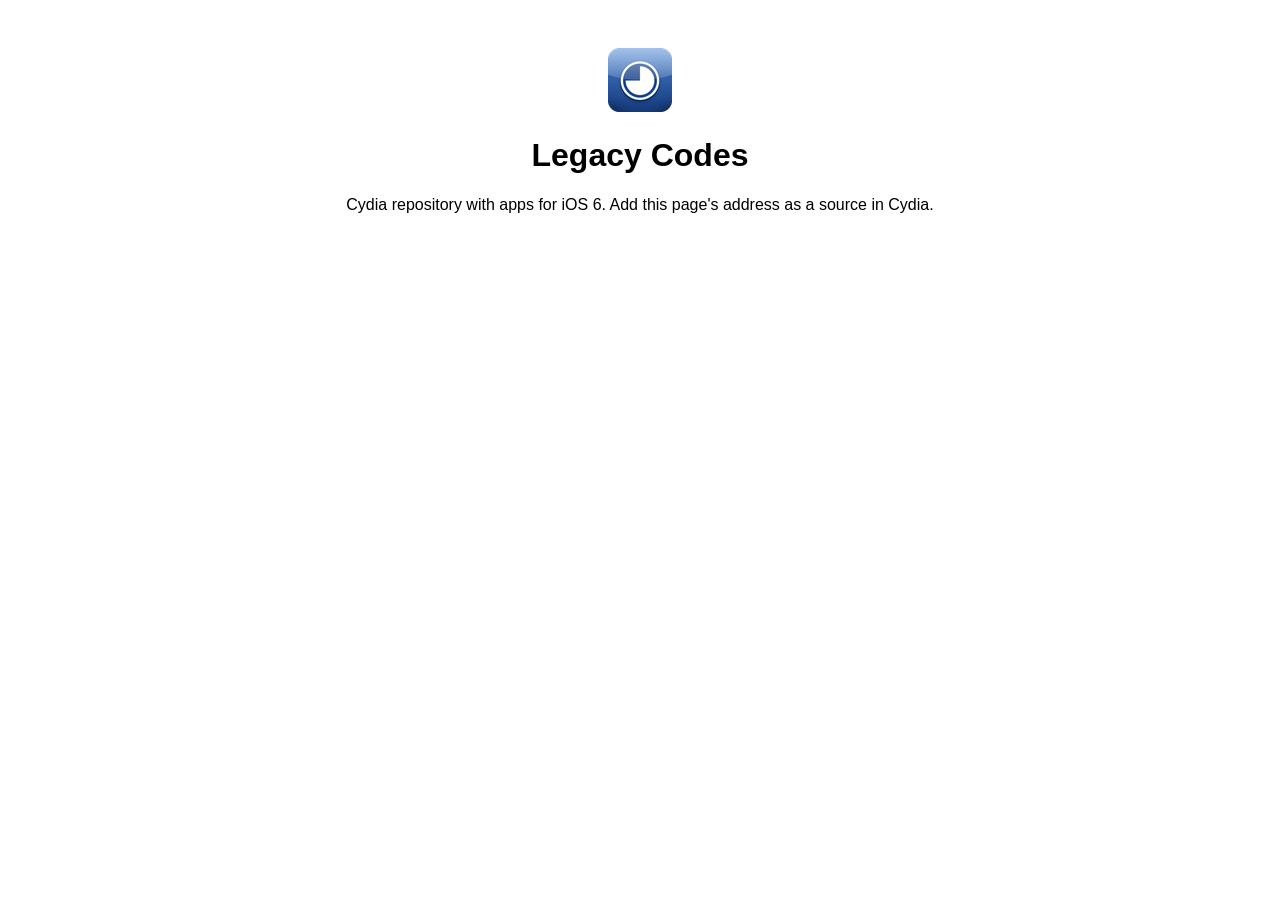
==== index.html @ ff1478db "Add Cydia repository with Codes 1.2.1 Co-Authored-By: Claude Opus 5.5 <noreply@anthropic.com> Claude" ====
<!DOCTYPE html><html><head><meta charset="utf-8">
<meta name="viewport" content="width=device-width"><title>Legacy Codes</title></head>
<body style="font-family:Helvetica,Arial,sans-serif;text-align:center;padding:40px 20px">
<img src="CydiaIcon.png" width="64" height="64" alt=""><h1>Legacy Codes</h1>
<p>Cydia repository with apps for iOS 6. Add this page's address as a source in Cydia.</p>
</body></html>
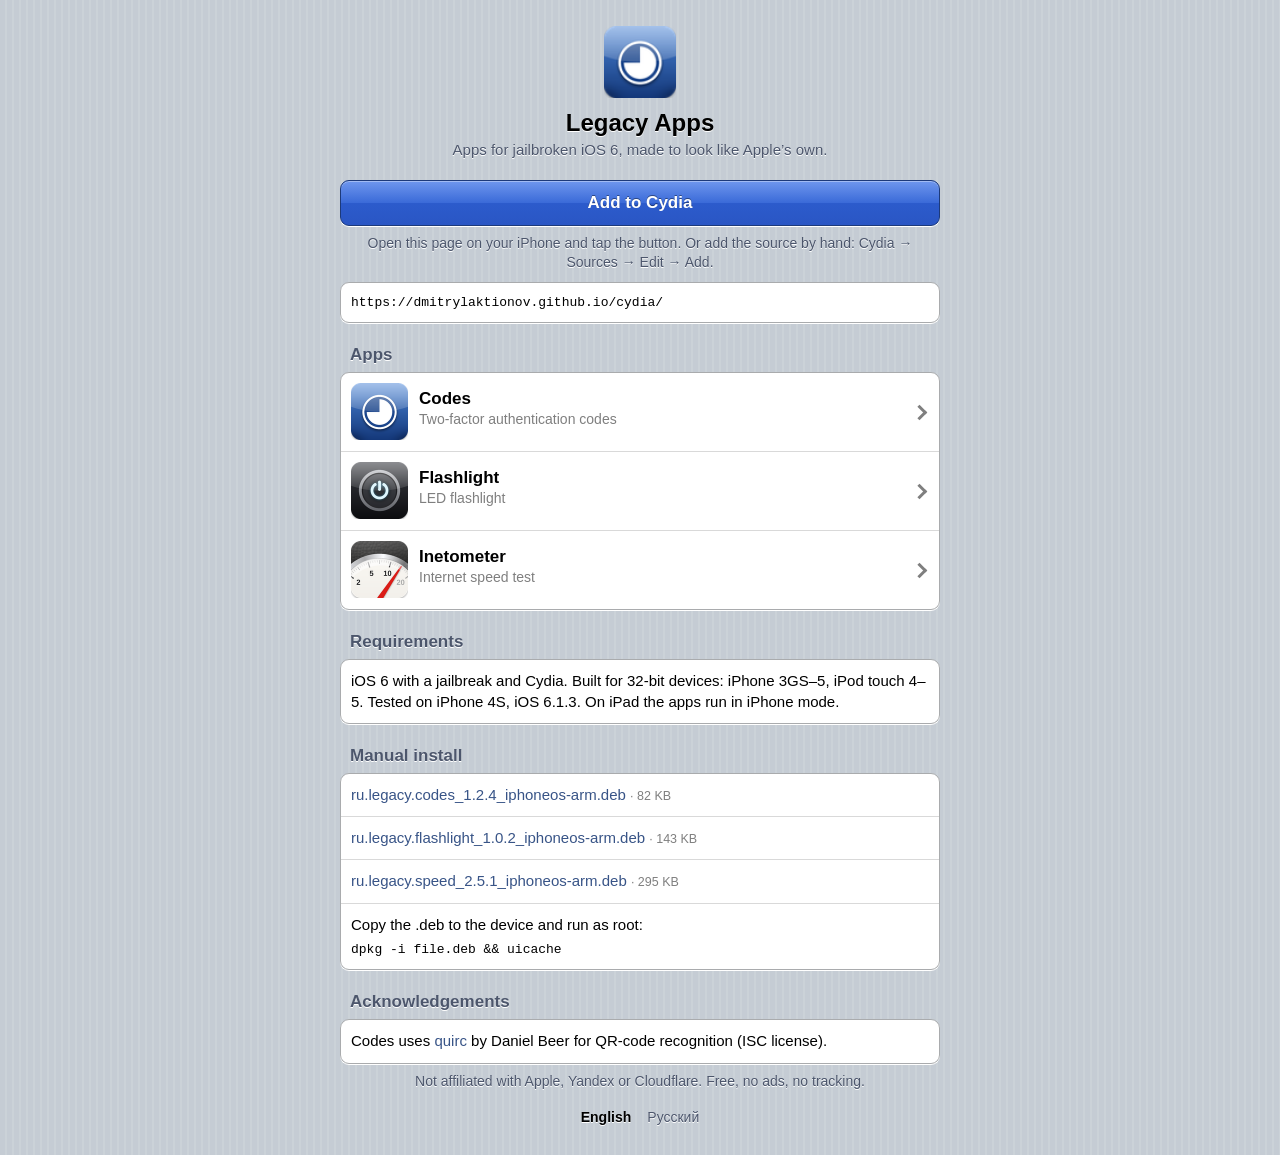
==== commit 3cfb632d: "Legacy Apps: public landing page, Cydia depictions, quirc acknowledgements Codes 1.2.4, Flashlight 1" ====
--- a/index.html
+++ b/index.html
@@ -1,6 +1,39 @@
-<!DOCTYPE html><html><head><meta charset="utf-8">
-<meta name="viewport" content="width=device-width"><title>Legacy Codes</title></head>
-<body style="font-family:Helvetica,Arial,sans-serif;text-align:center;padding:40px 20px">
-<img src="CydiaIcon.png" width="64" height="64" alt=""><h1>Legacy Codes</h1>
-<p>Cydia repository with apps for iOS 6. Add this page's address as a source in Cydia.</p>
-</body></html>
+<!DOCTYPE html>
+<html class="en"><head><meta charset="utf-8">
+<meta name="viewport" content="width=device-width,initial-scale=1">
+<title>Legacy Apps — Cydia repository for iOS 6</title><link rel="stylesheet" href="style.css"><script>
+(function(){var l;try{l=localStorage.getItem('lang')}catch(x){}
+if(!l){l=(navigator.language||navigator.userLanguage||'en').toLowerCase().indexOf('ru')==0?'ru':'en'}
+document.documentElement.className=l;
+window.setLang=function(v){try{localStorage.setItem('lang',v)}catch(x){}document.documentElement.className=v;return false};})();
+</script></head>
+<body><div class="wrap">
+
+<div class="hero"><img src="CydiaIcon.png" alt=""><h1>Legacy Apps</h1>
+<p><span class="t-en">Apps for jailbroken iOS 6, made to look like Apple’s own.</span><span class="t-ru">Приложения для iOS 6 с джейлбрейком — в стиле родных приложений Apple.</span></p></div>
+
+<a class="btn" href="cydia://url/https://cydia.saurik.com/api/share#?source=https://dmitrylaktionov.github.io/cydia/"><span class="t-en">Add to Cydia</span><span class="t-ru">Добавить в Cydia</span></a>
+<p class="foot"><span class="t-en">Open this page on your iPhone and tap the button. Or add the source by hand: Cydia → Sources → Edit → Add.</span><span class="t-ru">Откройте эту страницу на iPhone и нажмите кнопку. Или добавьте источник вручную: Cydia → Sources → Edit → Add.</span></p>
+<div class="group" style="margin-top:10px"><div class="row src">https://dmitrylaktionov.github.io/cydia/</div></div>
+
+<h2><span class="t-en">Apps</span><span class="t-ru">Приложения</span></h2>
+<div class="group"><a class="app" href="depictions/ru.legacy.codes/"><img src="icons/ru.legacy.codes.png" alt=""><b><span class="t-en">Codes</span><span class="t-ru">Коды</span></b><small><span class="t-en">Two-factor authentication codes</span><span class="t-ru">Коды двухфакторной аутентификации</span></small></a><a class="app" href="depictions/ru.legacy.flashlight/"><img src="icons/ru.legacy.flashlight.png" alt=""><b><span class="t-en">Flashlight</span><span class="t-ru">Фонарик</span></b><small><span class="t-en">LED flashlight</span><span class="t-ru">Светодиодный фонарик</span></small></a><a class="app" href="depictions/ru.legacy.speed/"><img src="icons/ru.legacy.speed.png" alt=""><b><span class="t-en">Inetometer</span><span class="t-ru">Инетометр</span></b><small><span class="t-en">Internet speed test</span><span class="t-ru">Измерение скорости интернета</span></small></a></div>
+
+<h2><span class="t-en">Requirements</span><span class="t-ru">Требования</span></h2>
+<div class="group"><div class="row">
+<div class="t-en">iOS 6 with a jailbreak and Cydia. Built for 32-bit devices: iPhone 3GS–5, iPod touch 4–5. Tested on iPhone 4S, iOS 6.1.3. On iPad the apps run in iPhone mode.</div><div class="t-ru">iOS 6 с джейлбрейком и Cydia. Собрано для 32-битных устройств: iPhone 3GS–5, iPod touch 4–5. Проверено на iPhone 4S, iOS 6.1.3. На iPad приложения запускаются в режиме iPhone.</div>
+</div></div>
+
+<h2><span class="t-en">Manual install</span><span class="t-ru">Установка вручную</span></h2>
+<div class="group"><div class="row dl"><a href="debs/ru.legacy.codes_1.2.4_iphoneos-arm.deb">ru.legacy.codes_1.2.4_iphoneos-arm.deb</a> <small>· 82 KB</small></div><div class="row dl"><a href="debs/ru.legacy.flashlight_1.0.2_iphoneos-arm.deb">ru.legacy.flashlight_1.0.2_iphoneos-arm.deb</a> <small>· 143 KB</small></div><div class="row dl"><a href="debs/ru.legacy.speed_2.5.1_iphoneos-arm.deb">ru.legacy.speed_2.5.1_iphoneos-arm.deb</a> <small>· 295 KB</small></div>
+<div class="row"><div class="t-en">Copy the .deb to the device and run as root:</div><div class="t-ru">Скопируйте .deb на устройство и выполните от root:</div>
+<div class="src" style="margin-top:6px">dpkg -i file.deb &amp;&amp; uicache</div></div></div>
+
+<h2><span class="t-en">Acknowledgements</span><span class="t-ru">Благодарности</span></h2>
+<div class="group"><div class="row">
+<div class="t-en">Codes uses <a href="https://github.com/dlbeer/quirc">quirc</a> by Daniel Beer for QR-code recognition (ISC license).</div><div class="t-ru">«Коды» используют библиотеку <a href="https://github.com/dlbeer/quirc">quirc</a> Дэниела Бира для распознавания QR-кодов (лицензия ISC).</div>
+</div></div>
+<p class="foot"><span class="t-en">Not affiliated with Apple, Yandex or Cloudflare. Free, no ads, no tracking.</span><span class="t-ru">Не связано с Apple, Яндексом или Cloudflare. Бесплатно, без рекламы и слежки.</span></p>
+<div class="lang"><a href="#" class="l-en" onclick="return setLang('en')">English</a><a href="#" class="l-ru" onclick="return setLang('ru')">Русский</a></div>
+
+</div></body></html>
--- a/style.css
+++ b/style.css
@@ -0,0 +1,44 @@
+*{margin:0;padding:0}
+html{-webkit-text-size-adjust:100%}
+body{font-family:"Helvetica Neue",Helvetica,Arial,sans-serif;font-size:15px;color:#000;
+ background:#c5ccd4;
+ background-image:-webkit-repeating-linear-gradient(left,#c5ccd4 0,#c5ccd4 5px,#cbd2d8 5px,#cbd2d8 7px);
+ background-image:repeating-linear-gradient(90deg,#c5ccd4 0,#c5ccd4 5px,#cbd2d8 5px,#cbd2d8 7px);
+ padding:0 0 30px}
+.en .t-ru,.ru .t-en{display:none}
+.wrap{max-width:600px;margin:0 auto;padding:0 10px}
+h2{font-size:17px;color:#4c566c;text-shadow:0 1px 0 #fff;margin:22px 10px 7px}
+.group{background:#fff;border:1px solid #a9abad;border-radius:9px;box-shadow:0 1px 0 #fff;overflow:hidden}
+.row{padding:11px 10px;border-top:1px solid #d9d9d9;line-height:1.35}
+.row:first-child{border-top:0}
+.foot{font-size:14px;color:#4c566c;text-shadow:0 1px 0 #fff;text-align:center;margin:8px 15px 0;line-height:1.35}
+a{color:#385487;text-decoration:none}
+.app{display:block;color:#000;position:relative;padding:10px 30px 10px 78px;min-height:58px;border-top:1px solid #d9d9d9}
+.app:first-child{border-top:0}
+.app img{position:absolute;left:10px;top:10px;width:57px;height:57px}
+.app b{display:block;font-size:17px;margin-top:6px}
+.app small{display:block;color:#7f7f7f;font-size:14px;margin-top:2px}
+.app:after{content:"";position:absolute;right:14px;top:50%;margin-top:-5px;width:8px;height:8px;
+ border:solid #7f7f7f;border-width:3px 3px 0 0;-webkit-transform:rotate(45deg);transform:rotate(45deg)}
+.hero{text-align:center;padding:26px 0 4px}
+.hero img{width:72px;height:72px}
+.hero h1{font-size:24px;text-shadow:0 1px 0 #fff;margin-top:8px}
+.hero p{color:#4c566c;text-shadow:0 1px 0 #fff;margin-top:4px}
+.btn{display:block;text-align:center;color:#fff;font-weight:bold;font-size:17px;padding:12px;
+ border:1px solid #1d3a7a;border-radius:9px;text-shadow:0 -1px 0 rgba(0,0,0,.4);
+ background:#3a6ad8;background-image:-webkit-linear-gradient(top,#6f97ee,#3a6ad8 50%,#2c5bcc 51%,#2a56c4);
+ background-image:linear-gradient(to bottom,#6f97ee,#3a6ad8 50%,#2c5bcc 51%,#2a56c4);
+ box-shadow:inset 0 1px 0 rgba(255,255,255,.35),0 1px 0 #fff;margin-top:18px}
+.src{font-family:Menlo,Courier,monospace;font-size:13px;word-break:break-all}
+.lang{text-align:center;margin-top:18px;font-size:14px}
+.lang a{color:#4c566c;text-shadow:0 1px 0 #fff;padding:0 8px}
+.ru .lang .l-ru,.en .lang .l-en{font-weight:bold;color:#000}
+ul{margin-left:18px}
+li{margin:3px 0}
+.shots{white-space:nowrap;overflow-x:auto;-webkit-overflow-scrolling:touch;padding:4px 0}
+.shots img{width:160px;height:240px;border-radius:4px;margin-right:8px;
+ box-shadow:0 1px 4px rgba(0,0,0,.35);vertical-align:top}
+.kv{overflow:hidden}
+.kv span.v{float:right;color:#385487}
+pre{white-space:pre-wrap;font-family:Menlo,Courier,monospace;font-size:11px;color:#333}
+.dl small{color:#7f7f7f}
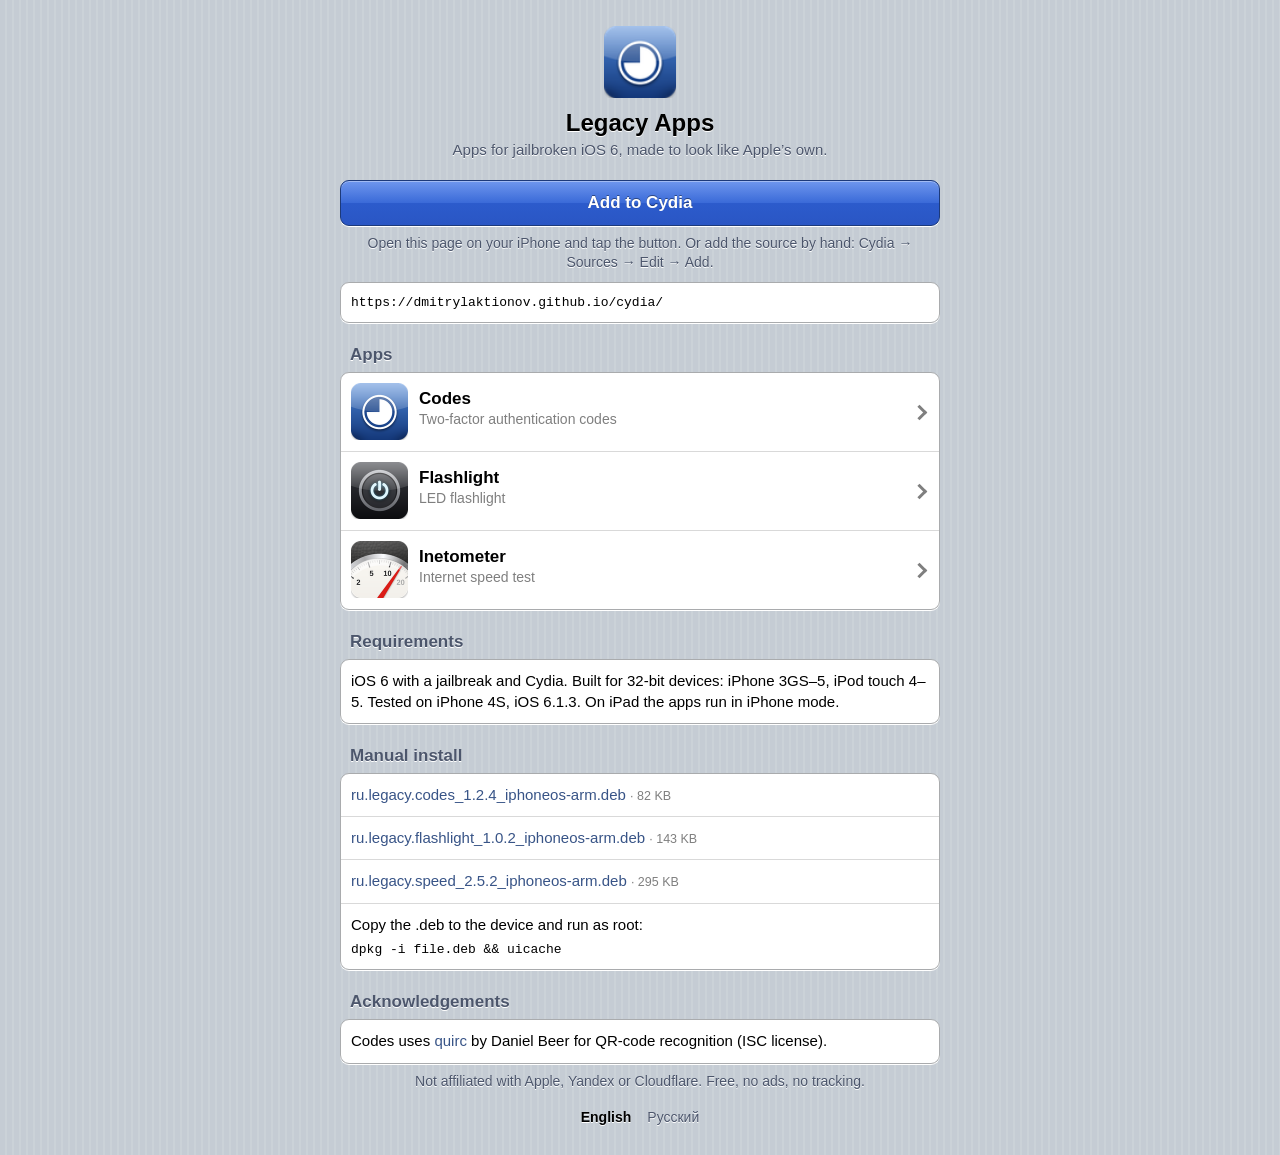
==== commit c0dd10f6: "Inetometer 2.5.2: lower the gauge on 4-inch screens Co-Authored-By: Claude Opus 5.5 <noreply@anthrop" ====
--- a/index.html
+++ b/index.html
@@ -25,7 +25,7 @@
 </div></div>
 
 <h2><span class="t-en">Manual install</span><span class="t-ru">Установка вручную</span></h2>
-<div class="group"><div class="row dl"><a href="debs/ru.legacy.codes_1.2.4_iphoneos-arm.deb">ru.legacy.codes_1.2.4_iphoneos-arm.deb</a> <small>· 82 KB</small></div><div class="row dl"><a href="debs/ru.legacy.flashlight_1.0.2_iphoneos-arm.deb">ru.legacy.flashlight_1.0.2_iphoneos-arm.deb</a> <small>· 143 KB</small></div><div class="row dl"><a href="debs/ru.legacy.speed_2.5.1_iphoneos-arm.deb">ru.legacy.speed_2.5.1_iphoneos-arm.deb</a> <small>· 295 KB</small></div>
+<div class="group"><div class="row dl"><a href="debs/ru.legacy.codes_1.2.4_iphoneos-arm.deb">ru.legacy.codes_1.2.4_iphoneos-arm.deb</a> <small>· 82 KB</small></div><div class="row dl"><a href="debs/ru.legacy.flashlight_1.0.2_iphoneos-arm.deb">ru.legacy.flashlight_1.0.2_iphoneos-arm.deb</a> <small>· 143 KB</small></div><div class="row dl"><a href="debs/ru.legacy.speed_2.5.2_iphoneos-arm.deb">ru.legacy.speed_2.5.2_iphoneos-arm.deb</a> <small>· 295 KB</small></div>
 <div class="row"><div class="t-en">Copy the .deb to the device and run as root:</div><div class="t-ru">Скопируйте .deb на устройство и выполните от root:</div>
 <div class="src" style="margin-top:6px">dpkg -i file.deb &amp;&amp; uicache</div></div></div>
 
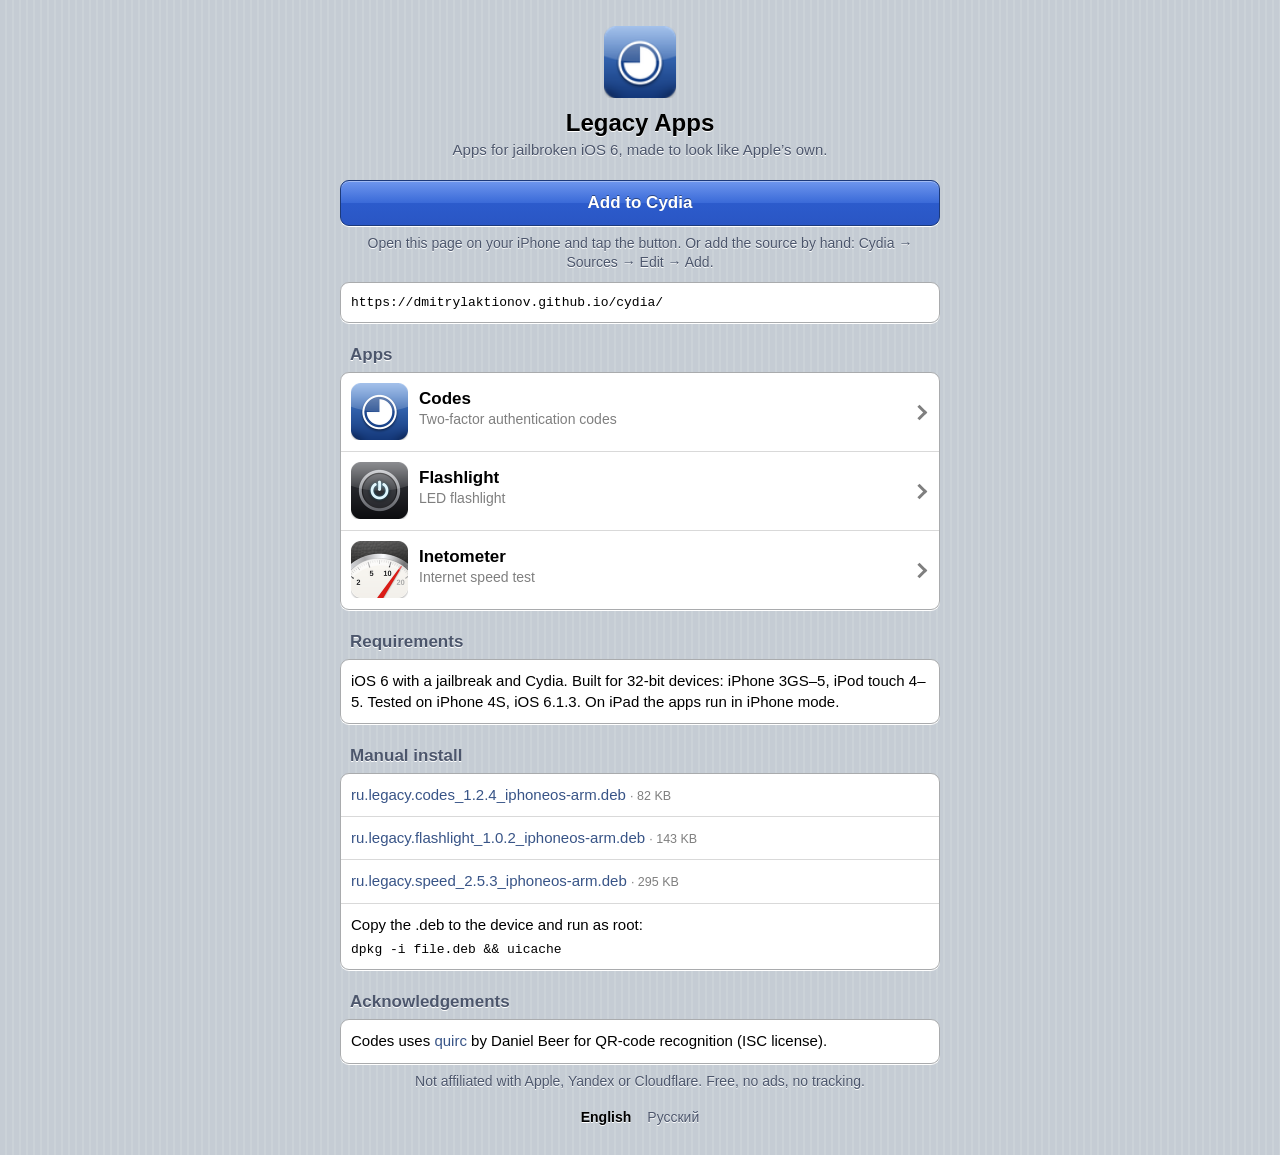
==== commit c031a929: "Inetometer 2.5.3: taller trip computer on 4-inch screens Co-Authored-By: Claude Opus 5.5 <noreply@an" ====
--- a/index.html
+++ b/index.html
@@ -25,7 +25,7 @@
 </div></div>
 
 <h2><span class="t-en">Manual install</span><span class="t-ru">Установка вручную</span></h2>
-<div class="group"><div class="row dl"><a href="debs/ru.legacy.codes_1.2.4_iphoneos-arm.deb">ru.legacy.codes_1.2.4_iphoneos-arm.deb</a> <small>· 82 KB</small></div><div class="row dl"><a href="debs/ru.legacy.flashlight_1.0.2_iphoneos-arm.deb">ru.legacy.flashlight_1.0.2_iphoneos-arm.deb</a> <small>· 143 KB</small></div><div class="row dl"><a href="debs/ru.legacy.speed_2.5.2_iphoneos-arm.deb">ru.legacy.speed_2.5.2_iphoneos-arm.deb</a> <small>· 295 KB</small></div>
+<div class="group"><div class="row dl"><a href="debs/ru.legacy.codes_1.2.4_iphoneos-arm.deb">ru.legacy.codes_1.2.4_iphoneos-arm.deb</a> <small>· 82 KB</small></div><div class="row dl"><a href="debs/ru.legacy.flashlight_1.0.2_iphoneos-arm.deb">ru.legacy.flashlight_1.0.2_iphoneos-arm.deb</a> <small>· 143 KB</small></div><div class="row dl"><a href="debs/ru.legacy.speed_2.5.3_iphoneos-arm.deb">ru.legacy.speed_2.5.3_iphoneos-arm.deb</a> <small>· 295 KB</small></div>
 <div class="row"><div class="t-en">Copy the .deb to the device and run as root:</div><div class="t-ru">Скопируйте .deb на устройство и выполните от root:</div>
 <div class="src" style="margin-top:6px">dpkg -i file.deb &amp;&amp; uicache</div></div></div>
 
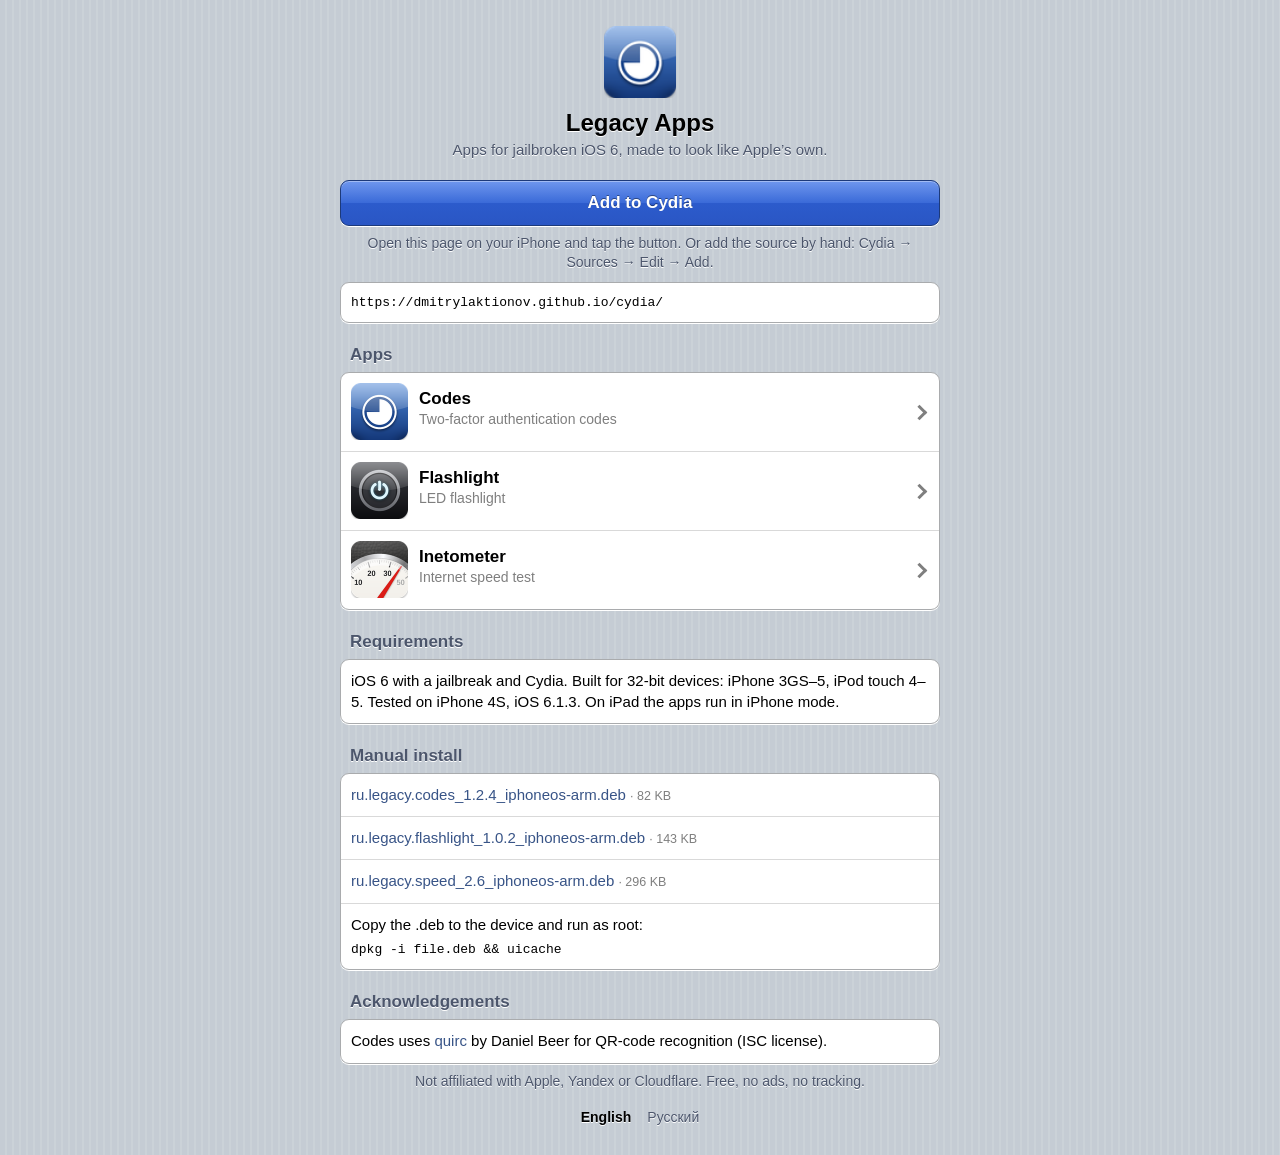
==== commit 11df4226: "Inetometer 2.6: smoother scale (0 5 10 20 30 50 75 100), icon to match Co-Authored-By: Claude Opus 5" ====
--- a/index.html
+++ b/index.html
@@ -25,7 +25,7 @@
 </div></div>
 
 <h2><span class="t-en">Manual install</span><span class="t-ru">Установка вручную</span></h2>
-<div class="group"><div class="row dl"><a href="debs/ru.legacy.codes_1.2.4_iphoneos-arm.deb">ru.legacy.codes_1.2.4_iphoneos-arm.deb</a> <small>· 82 KB</small></div><div class="row dl"><a href="debs/ru.legacy.flashlight_1.0.2_iphoneos-arm.deb">ru.legacy.flashlight_1.0.2_iphoneos-arm.deb</a> <small>· 143 KB</small></div><div class="row dl"><a href="debs/ru.legacy.speed_2.5.3_iphoneos-arm.deb">ru.legacy.speed_2.5.3_iphoneos-arm.deb</a> <small>· 295 KB</small></div>
+<div class="group"><div class="row dl"><a href="debs/ru.legacy.codes_1.2.4_iphoneos-arm.deb">ru.legacy.codes_1.2.4_iphoneos-arm.deb</a> <small>· 82 KB</small></div><div class="row dl"><a href="debs/ru.legacy.flashlight_1.0.2_iphoneos-arm.deb">ru.legacy.flashlight_1.0.2_iphoneos-arm.deb</a> <small>· 143 KB</small></div><div class="row dl"><a href="debs/ru.legacy.speed_2.6_iphoneos-arm.deb">ru.legacy.speed_2.6_iphoneos-arm.deb</a> <small>· 296 KB</small></div>
 <div class="row"><div class="t-en">Copy the .deb to the device and run as root:</div><div class="t-ru">Скопируйте .deb на устройство и выполните от root:</div>
 <div class="src" style="margin-top:6px">dpkg -i file.deb &amp;&amp; uicache</div></div></div>
 
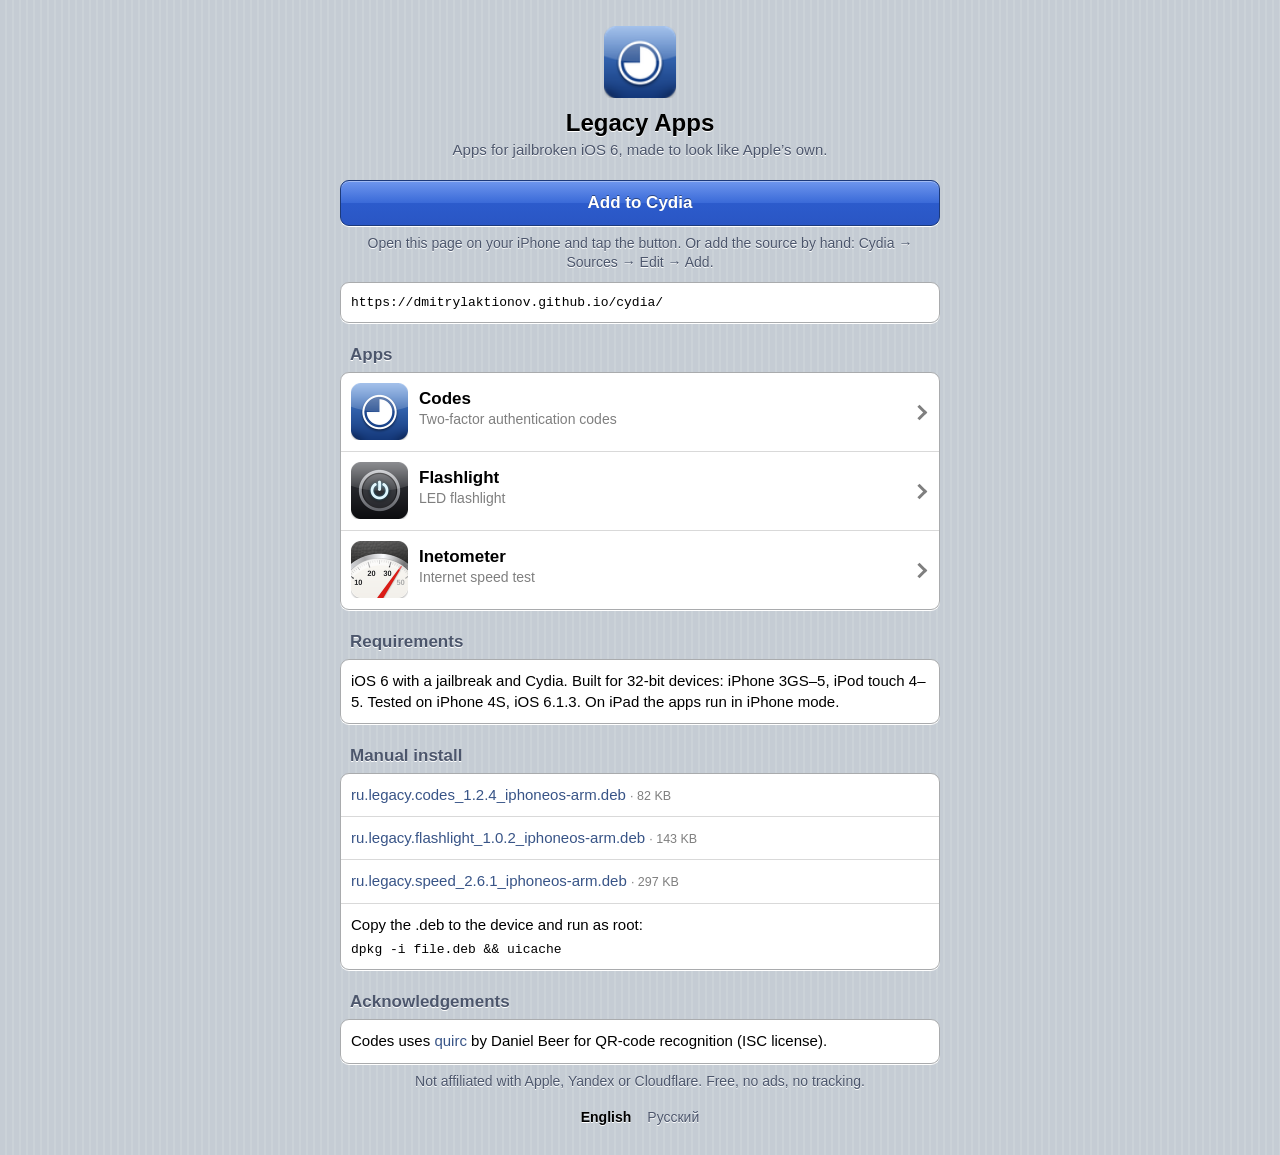
==== commit 6853ff22: "Inetometer 2.6.1: server choice shown in the dial centre Co-Authored-By: Claude Opus 5.5 <noreply@an" ====
--- a/index.html
+++ b/index.html
@@ -25,7 +25,7 @@
 </div></div>
 
 <h2><span class="t-en">Manual install</span><span class="t-ru">Установка вручную</span></h2>
-<div class="group"><div class="row dl"><a href="debs/ru.legacy.codes_1.2.4_iphoneos-arm.deb">ru.legacy.codes_1.2.4_iphoneos-arm.deb</a> <small>· 82 KB</small></div><div class="row dl"><a href="debs/ru.legacy.flashlight_1.0.2_iphoneos-arm.deb">ru.legacy.flashlight_1.0.2_iphoneos-arm.deb</a> <small>· 143 KB</small></div><div class="row dl"><a href="debs/ru.legacy.speed_2.6_iphoneos-arm.deb">ru.legacy.speed_2.6_iphoneos-arm.deb</a> <small>· 296 KB</small></div>
+<div class="group"><div class="row dl"><a href="debs/ru.legacy.codes_1.2.4_iphoneos-arm.deb">ru.legacy.codes_1.2.4_iphoneos-arm.deb</a> <small>· 82 KB</small></div><div class="row dl"><a href="debs/ru.legacy.flashlight_1.0.2_iphoneos-arm.deb">ru.legacy.flashlight_1.0.2_iphoneos-arm.deb</a> <small>· 143 KB</small></div><div class="row dl"><a href="debs/ru.legacy.speed_2.6.1_iphoneos-arm.deb">ru.legacy.speed_2.6.1_iphoneos-arm.deb</a> <small>· 297 KB</small></div>
 <div class="row"><div class="t-en">Copy the .deb to the device and run as root:</div><div class="t-ru">Скопируйте .deb на устройство и выполните от root:</div>
 <div class="src" style="margin-top:6px">dpkg -i file.deb &amp;&amp; uicache</div></div></div>
 
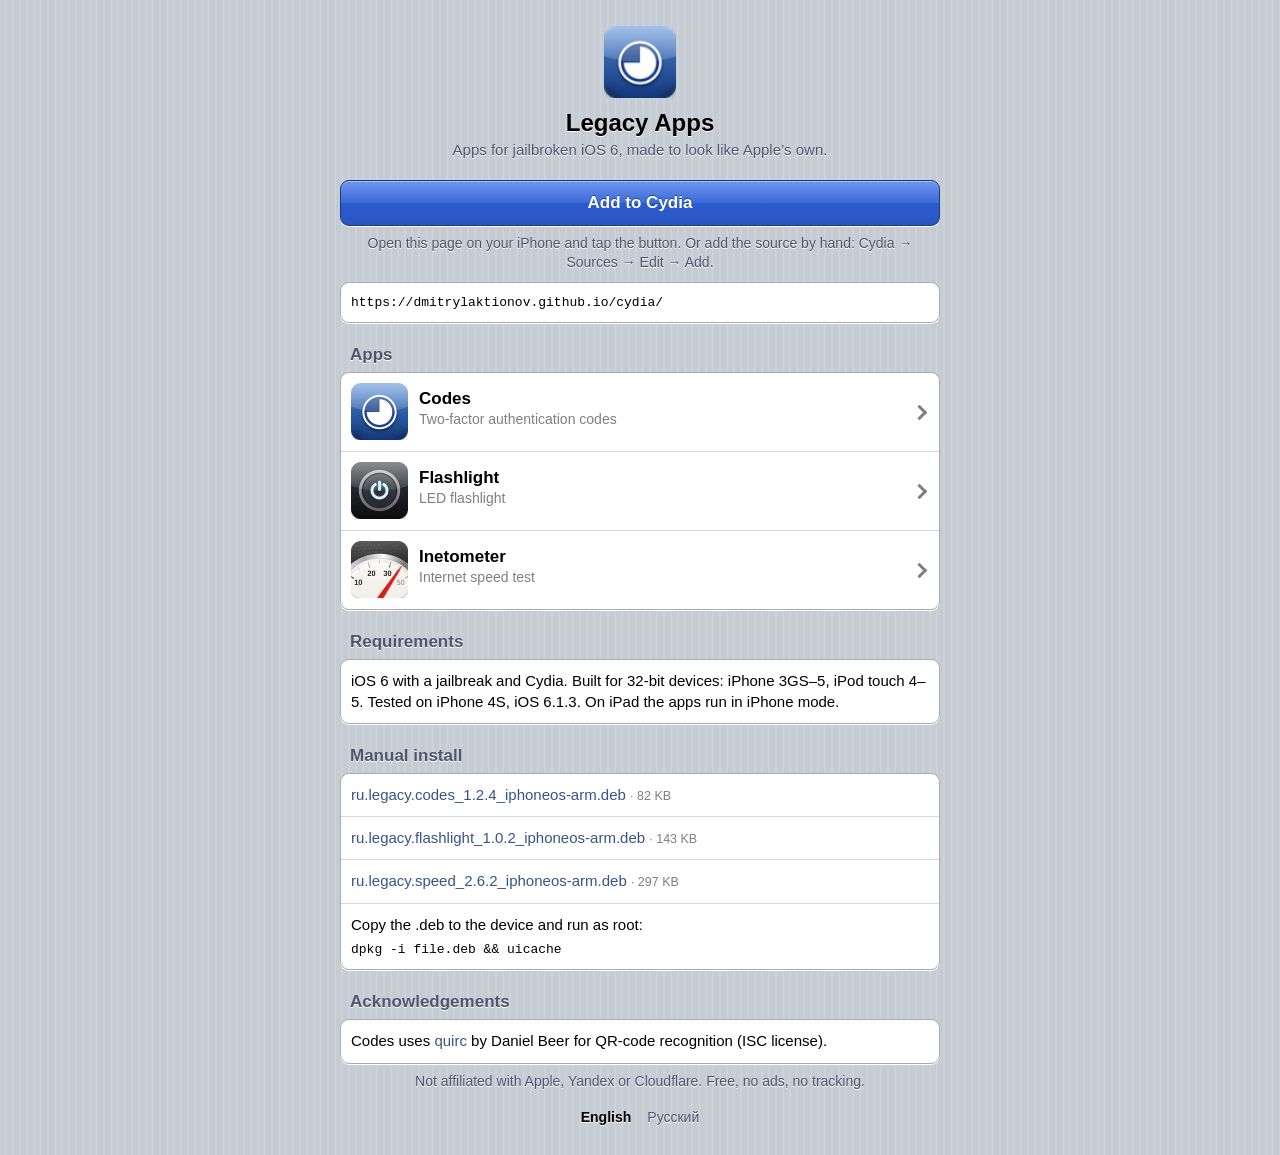
==== commit 5a8ca2eb: "Inetometer 2.6.2: server name sized to fit inside the inner ring Co-Authored-By: Claude Opus 5.5 <no" ====
--- a/index.html
+++ b/index.html
@@ -25,7 +25,7 @@
 </div></div>
 
 <h2><span class="t-en">Manual install</span><span class="t-ru">Установка вручную</span></h2>
-<div class="group"><div class="row dl"><a href="debs/ru.legacy.codes_1.2.4_iphoneos-arm.deb">ru.legacy.codes_1.2.4_iphoneos-arm.deb</a> <small>· 82 KB</small></div><div class="row dl"><a href="debs/ru.legacy.flashlight_1.0.2_iphoneos-arm.deb">ru.legacy.flashlight_1.0.2_iphoneos-arm.deb</a> <small>· 143 KB</small></div><div class="row dl"><a href="debs/ru.legacy.speed_2.6.1_iphoneos-arm.deb">ru.legacy.speed_2.6.1_iphoneos-arm.deb</a> <small>· 297 KB</small></div>
+<div class="group"><div class="row dl"><a href="debs/ru.legacy.codes_1.2.4_iphoneos-arm.deb">ru.legacy.codes_1.2.4_iphoneos-arm.deb</a> <small>· 82 KB</small></div><div class="row dl"><a href="debs/ru.legacy.flashlight_1.0.2_iphoneos-arm.deb">ru.legacy.flashlight_1.0.2_iphoneos-arm.deb</a> <small>· 143 KB</small></div><div class="row dl"><a href="debs/ru.legacy.speed_2.6.2_iphoneos-arm.deb">ru.legacy.speed_2.6.2_iphoneos-arm.deb</a> <small>· 297 KB</small></div>
 <div class="row"><div class="t-en">Copy the .deb to the device and run as root:</div><div class="t-ru">Скопируйте .deb на устройство и выполните от root:</div>
 <div class="src" style="margin-top:6px">dpkg -i file.deb &amp;&amp; uicache</div></div></div>
 
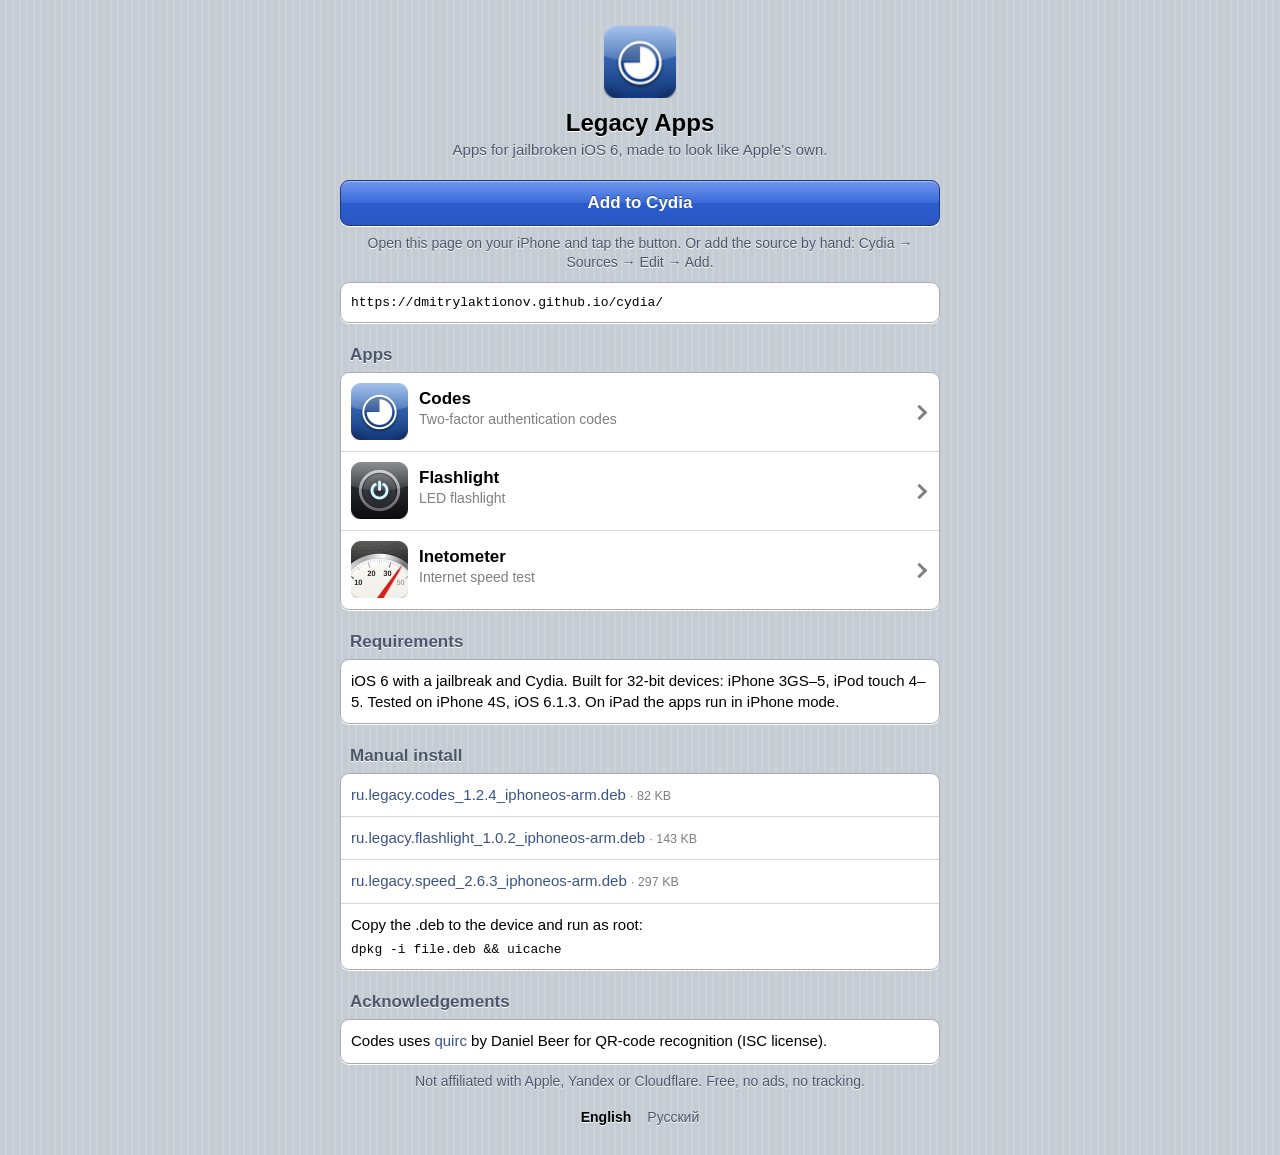
==== commit ab6127f7: "Inetometer 2.6.3: 3-4 digit values fit inside the inner ring Co-Authored-By: Claude Opus 5.5 <norepl" ====
--- a/index.html
+++ b/index.html
@@ -25,7 +25,7 @@
 </div></div>
 
 <h2><span class="t-en">Manual install</span><span class="t-ru">Установка вручную</span></h2>
-<div class="group"><div class="row dl"><a href="debs/ru.legacy.codes_1.2.4_iphoneos-arm.deb">ru.legacy.codes_1.2.4_iphoneos-arm.deb</a> <small>· 82 KB</small></div><div class="row dl"><a href="debs/ru.legacy.flashlight_1.0.2_iphoneos-arm.deb">ru.legacy.flashlight_1.0.2_iphoneos-arm.deb</a> <small>· 143 KB</small></div><div class="row dl"><a href="debs/ru.legacy.speed_2.6.2_iphoneos-arm.deb">ru.legacy.speed_2.6.2_iphoneos-arm.deb</a> <small>· 297 KB</small></div>
+<div class="group"><div class="row dl"><a href="debs/ru.legacy.codes_1.2.4_iphoneos-arm.deb">ru.legacy.codes_1.2.4_iphoneos-arm.deb</a> <small>· 82 KB</small></div><div class="row dl"><a href="debs/ru.legacy.flashlight_1.0.2_iphoneos-arm.deb">ru.legacy.flashlight_1.0.2_iphoneos-arm.deb</a> <small>· 143 KB</small></div><div class="row dl"><a href="debs/ru.legacy.speed_2.6.3_iphoneos-arm.deb">ru.legacy.speed_2.6.3_iphoneos-arm.deb</a> <small>· 297 KB</small></div>
 <div class="row"><div class="t-en">Copy the .deb to the device and run as root:</div><div class="t-ru">Скопируйте .deb на устройство и выполните от root:</div>
 <div class="src" style="margin-top:6px">dpkg -i file.deb &amp;&amp; uicache</div></div></div>
 
